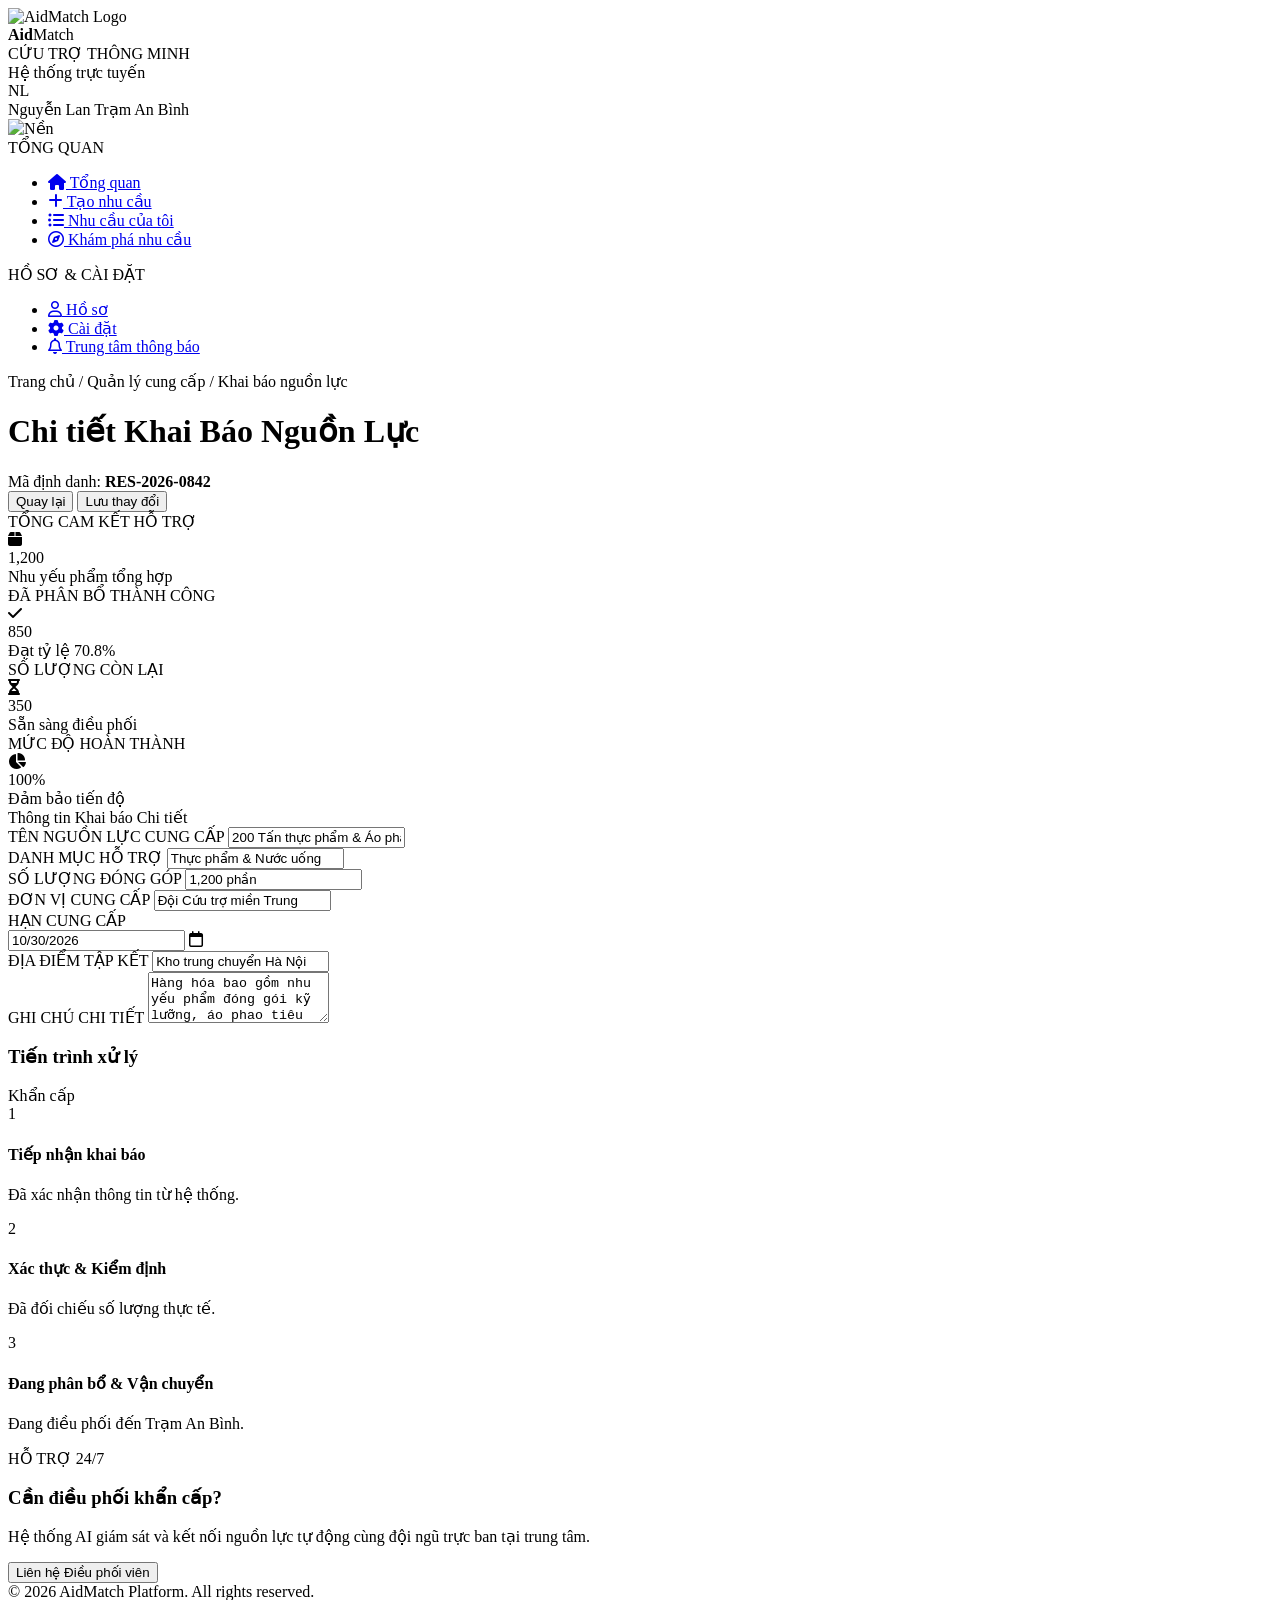
==== index.html @ c9d5fa8c "Add files via upload" ====
<!DOCTYPE html>
<html lang="vi">
<head>
    <meta charset="UTF-8">
    <meta name="viewport" content="width=device-width, initial-scale=1.0">
    <title>Chi tiết Khai Báo Nguồn Lực - AidMatch</title>
    <link rel="stylesheet" href="btlcss.css">
    <!-- Thêm Font Awesome để dùng icon -->
    <link rel="stylesheet" href="https://cdnjs.cloudflare.com/ajax/libs/font-awesome/6.4.0/css/all.min.css">
    <!-- Font Google -->
    <link rel="preconnect" href="https://fonts.googleapis.com">
    <link rel="preconnect" href="https://fonts.gstatic.com" crossorigin>
    <link href="https://fonts.googleapis.com/css2?family=Inter:wght@400;500;600;700&display=swap" rel="stylesheet">
</head>
<body>
    
    <!-- Thanh điều hướng trên cùng -->

    <header class="top-nav">
        <div class="logo">
            <img src="div.w-10 (1).png" alt="AidMatch Logo" class="logo-img">
            <div>
                <div class="logo-text"><strong>Aid</strong>Match</div>
                <div class="logo-subtext">CỨU TRỢ THÔNG MINH</div>
            </div>
        </div>
        <div class="user-actions">
            <span class="system-status"><span class="status-dot"></span> Hệ thống trực tuyến</span>
            <div class="user-profile">
                <div class="avatar">NL</div>
                <div class="user-info">
                    <span class="user-name">Nguyễn Lan</span>
                    <span class="user-role">Trạm An Bình</span>
                </div>
            </div>
        </div>
    </header>

    <!-- Nội dung chính -->
    <div class="main-container">
            <img src="nen.jpg" class="bg-image" alt="Nền">

        <!-- Sidebar bên trái -->
        <aside class="sidebar">
            <div class="menu-section">
                <div class="menu-title">TỔNG QUAN</div>
                <ul class="menu-list">
                    <li><a href="#"><i class="fa-solid fa-house"></i> Tổng quan</a></li>
                    <li><a href="#"><i class="fa-solid fa-plus"></i> Tạo nhu cầu</a></li>
                    <li class="active"><a href="#"><i class="fa-solid fa-list-ul"></i> Nhu cầu của tôi</a></li>
                    <li><a href="#"><i class="fa-regular fa-compass"></i> Khám phá nhu cầu</a></li>
                </ul>
            </div>
            
            <div class="menu-section">
                <div class="menu-title">HỒ SƠ & CÀI ĐẶT</div>
                <ul class="menu-list">
                    <li><a href="#"><i class="fa-regular fa-user"></i> Hồ sơ</a></li>
                    <li><a href="#"><i class="fa-solid fa-gear"></i> Cài đặt</a></li>
                    <li><a href="#"><i class="fa-regular fa-bell"></i> Trung tâm thông báo</a></li>
                </ul>
            </div>
        </aside>

        <!-- Phần nội dung bên phải -->
        <main class="content-area">
            
            <!-- Breadcrumb và Tiêu đề -->
            <div class="page-header">
                <div class="breadcrumb-and-title">
                    <div class="breadcrumb">
                        Trang chủ / Quản lý cung cấp / <span class="current">Khai báo nguồn lực</span>
                    </div>
                    <div class="title-row">
                        <div>
                            <h1>Chi tiết Khai Báo Nguồn Lực</h1>
                            <div class="id-badge">Mã định danh: <strong>RES-2026-0842</strong></div>
                        </div>
                        <div class="header-buttons">
                            <button class="btn btn-secondary">Quay lại</button>
                            <button class="btn btn-primary">Lưu thay đổi</button>
                        </div>
                    </div>
                </div>
            </div>

            <!-- Các thẻ thống kê (Cards) -->
            <div class="stats-grid">
                <div class="stat-card">
                    <div class="stat-header">
                        <span class="stat-title">TỔNG CAM KẾT HỖ TRỢ</span>
                        <div class="icon-box brown"><i class="fa-solid fa-box"></i></div>
                    </div>
                    <div class="stat-value">1,200</div>
                    <div class="stat-desc">Nhu yếu phẩm tổng hợp</div>
                </div>
                
                <div class="stat-card">
                    <div class="stat-header">
                        <span class="stat-title">ĐÃ PHÂN BỔ THÀNH CÔNG</span>
                        <div class="icon-box green"><i class="fa-solid fa-check"></i></div>
                    </div>
                    <div class="stat-value">850</div>
                    <div class="stat-desc">Đạt tỷ lệ 70.8%</div>
                </div>

                <div class="stat-card">
                    <div class="stat-header">
                        <span class="stat-title">SỐ LƯỢNG CÒN LẠI</span>
                        <div class="icon-box orange"><i class="fa-solid fa-hourglass-half"></i></div>
                    </div>
                    <div class="stat-value">350</div>
                    <div class="stat-desc">Sẵn sàng điều phối</div>
                </div>

                <div class="stat-card">
                    <div class="stat-header">
                        <span class="stat-title">MỨC ĐỘ HOÀN THÀNH</span>
                        <div class="icon-box purple"><i class="fa-solid fa-chart-pie"></i></div>
                    </div>
                    <div class="stat-value">100%</div>
                    <div class="stat-desc">Đảm bảo tiến độ</div>
                </div>
            </div>

            <!-- Khu vực form và timeline -->
            <div class="details-and-timeline">
                
                <!-- Cột trái: Form thông tin -->
                <div class="info-section card-box">
                    <div class="section-title">
                        <span class="blue-dot"></span> Thông tin Khai báo Chi tiết
                    </div>
                    
                    <form class="details-form">
                        <div class="form-row">
                            <div class="form-group">
                                <label>TÊN NGUỒN LỰC CUNG CẤP</label>
                                <input type="text" value="200 Tấn thực phẩm & Áo phao">
                            </div>
                            <div class="form-group">
                                <label>DANH MỤC HỖ TRỢ</label>
                                <input type="text" value="Thực phẩm & Nước uống">
                            </div>
                        </div>

                        <div class="form-row">
                            <div class="form-group">
                                <label>SỐ LƯỢNG ĐÓNG GÓP</label>
                                <input type="text" value="1,200 phần">
                            </div>
                            <div class="form-group">
                                <label>ĐƠN VỊ CUNG CẤP</label>
                                <input type="text" value="Đội Cứu trợ miền Trung">
                            </div>
                        </div>

                        <div class="form-row">
                            <div class="form-group">
                                <label>HẠN CUNG CẤP</label>
                                <div class="input-with-icon">
                                    <input type="text" value="10/30/2026">
                                    <i class="fa-regular fa-calendar"></i>
                                </div>
                            </div>
                            <div class="form-group">
                                <label>ĐỊA ĐIỂM TẬP KẾT</label>
                                <input type="text" value="Kho trung chuyển Hà Nội">
                            </div>
                        </div>

                        <div class="form-group full-width">
                            <label>GHI CHÚ CHI TIẾT</label>
                            <textarea rows="3">Hàng hóa bao gồm nhu yếu phẩm đóng gói kỹ lưỡng, áo phao tiêu chuẩn cứu hộ sẵn sàng vận chuyển trực tiếp đến các vùng chịu ảnh hưởng.</textarea>
                        </div>
                    </form>
                </div>

                <!-- Cột phải: Timeline và Hỗ trợ -->
                <div class="right-column">
                    
                    <!-- Tiến trình xử lý -->
                    <div class="timeline-section card-box">
                        <div class="timeline-header">
                            <h3>Tiến trình xử lý</h3>
                            <span class="badge-urgent">Khẩn cấp</span>
                        </div>
                        
                        <div class="timeline">
                            <div class="timeline-item completed">
                                <div class="timeline-marker">1</div>
                                <div class="timeline-content">
                                    <h4>Tiếp nhận khai báo</h4>
                                    <p>Đã xác nhận thông tin từ hệ thống.</p>
                                </div>
                            </div>
                            <div class="timeline-item completed">
                                <div class="timeline-marker">2</div>
                                <div class="timeline-content">
                                    <h4>Xác thực & Kiểm định</h4>
                                    <p>Đã đối chiếu số lượng thực tế.</p>
                                </div>
                            </div>
                            <div class="timeline-item active">
                                <div class="timeline-marker">3</div>
                                <div class="timeline-content">
                                    <h4>Đang phân bổ & Vận chuyển</h4>
                                    <p>Đang điều phối đến Trạm An Bình.</p>
                                </div>
                            </div>
                        </div>
                    </div>

                    <!-- Hỗ trợ khẩn cấp -->
                    <div class="support-card">
                        <div class="support-tag">HỖ TRỢ 24/7</div>
                        <h3>Cần điều phối khẩn cấp?</h3>
                        <p>Hệ thống AI giám sát và kết nối nguồn lực tự động cùng đội ngũ trực ban tại trung tâm.</p>
                        <button class="btn btn-white full-width">Liên hệ Điều phối viên</button>
                    </div>
                </div>

            </div>
        </main>
    </div>

    <!-- Footer -->
    <footer class="footer">
        <div class="copyright">© 2026 AidMatch Platform. All rights reserved.</div>
        <div class="footer-links">
            <a href="#">Chính sách bảo mật</a>
            <a href="#">Điều khoản sử dụng</a>
            <a href="#">Hỗ trợ kỹ thuật</a>
        </div>
    </footer>

    <script src="script.js"></script>
</body>
</html>
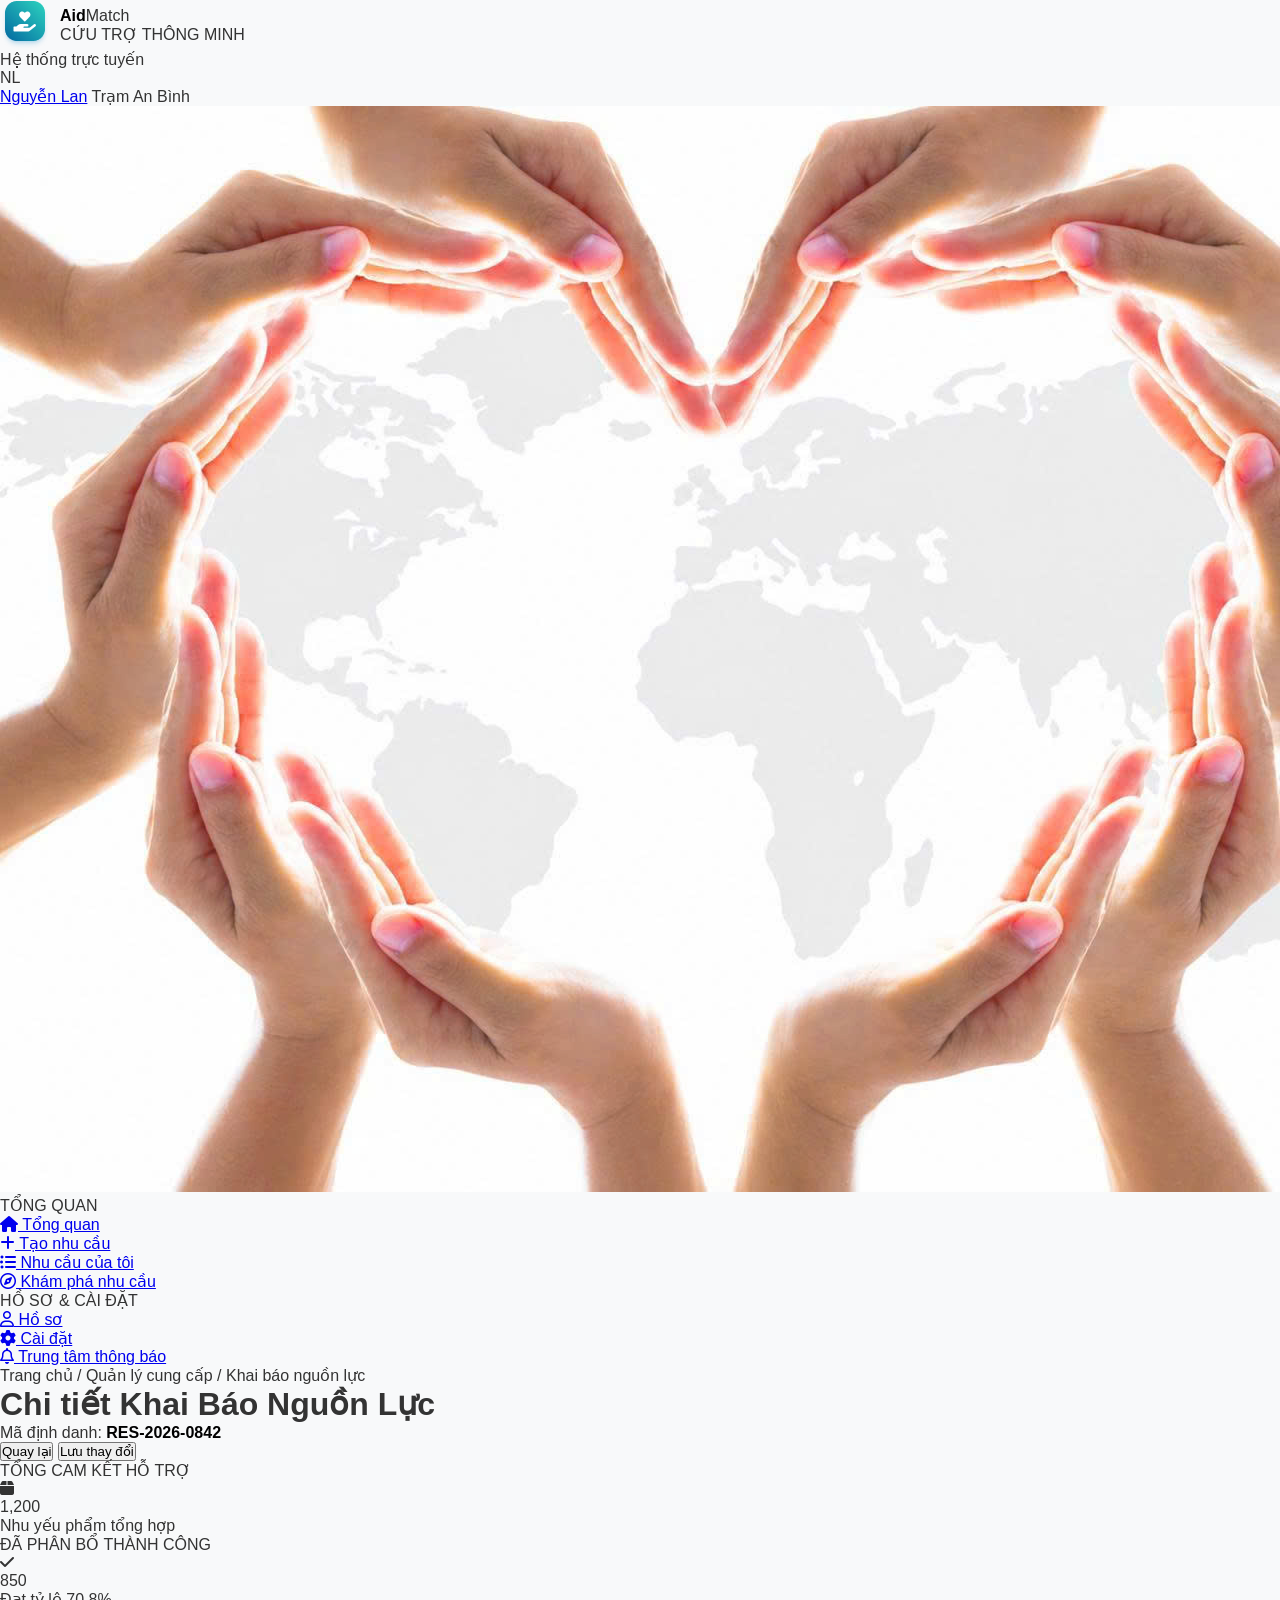
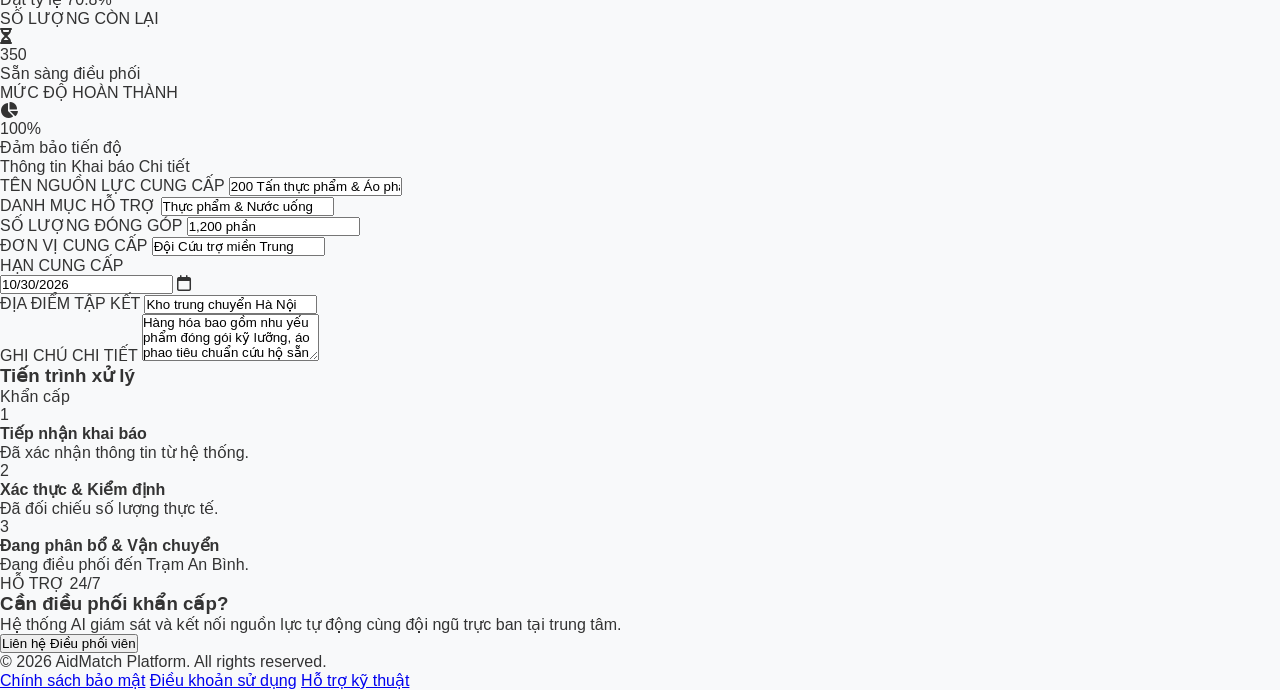
==== commit 07057ca8: "Refactor HTML structure and update stylesheets" ====
--- a/index.html
+++ b/index.html
@@ -4,7 +4,7 @@
     <meta charset="UTF-8">
     <meta name="viewport" content="width=device-width, initial-scale=1.0">
     <title>Chi tiết Khai Báo Nguồn Lực - AidMatch</title>
-    <link rel="stylesheet" href="btlcss.css">
+    <link rel="stylesheet" href="css/style.css">
     <!-- Thêm Font Awesome để dùng icon -->
     <link rel="stylesheet" href="https://cdnjs.cloudflare.com/ajax/libs/font-awesome/6.4.0/css/all.min.css">
     <!-- Font Google -->
@@ -15,46 +15,45 @@
 <body>
     
     <!-- Thanh điều hướng trên cùng -->
-
-    <header class="top-nav">
+    <header class="thanh-dieu-huong">
         <div class="logo">
-            <img src="div.w-10 (1).png" alt="AidMatch Logo" class="logo-img">
+            <img src="assets/div.w-10 (1).png" alt="AidMatch Logo" class="anh-logo">
             <div>
-                <div class="logo-text"><strong>Aid</strong>Match</div>
-                <div class="logo-subtext">CỨU TRỢ THÔNG MINH</div>
+                <div class="chu-logo"><strong>Aid</strong>Match</div>
+                <div class="chu-phu-logo">CỨU TRỢ THÔNG MINH</div>
             </div>
         </div>
-        <div class="user-actions">
-            <span class="system-status"><span class="status-dot"></span> Hệ thống trực tuyến</span>
-            <div class="user-profile">
-                <div class="avatar">NL</div>
-                <div class="user-info">
-                    <span class="user-name">Nguyễn Lan</span>
-                    <span class="user-role">Trạm An Bình</span>
+        <div class="thao-tac-nguoi-dung">
+            <span class="trang-thai-he-thong"><span class="cham-trang-thai"></span> Hệ thống trực tuyến</span>
+            <div class="ho-so-nguoi-dung">
+                <div class="anh-dai-dien">NL</div>
+                <div class="thong-tin-nguoi-dung">
+                    <a href="#" class="ten-nguoi-dung">Nguyễn Lan</a>
+                    <span class="vai-tro-nguoi-dung">Trạm An Bình</span>
                 </div>
             </div>
         </div>
     </header>
 
     <!-- Nội dung chính -->
-    <div class="main-container">
-            <img src="nen.jpg" class="bg-image" alt="Nền">
+    <div class="khung-chinh">
+        <img src="assets/nen.jpg" class="anh-nen" alt="Nền">
 
         <!-- Sidebar bên trái -->
-        <aside class="sidebar">
-            <div class="menu-section">
-                <div class="menu-title">TỔNG QUAN</div>
-                <ul class="menu-list">
+        <aside class="thanh-ben">
+            <div class="phan-menu">
+                <div class="tieu-de-menu">TỔNG QUAN</div>
+                <ul class="danh-sach-menu">
                     <li><a href="#"><i class="fa-solid fa-house"></i> Tổng quan</a></li>
                     <li><a href="#"><i class="fa-solid fa-plus"></i> Tạo nhu cầu</a></li>
-                    <li class="active"><a href="#"><i class="fa-solid fa-list-ul"></i> Nhu cầu của tôi</a></li>
+                    <li class="dang-chon"><a href="#"><i class="fa-solid fa-list-ul"></i> Nhu cầu của tôi</a></li>
                     <li><a href="#"><i class="fa-regular fa-compass"></i> Khám phá nhu cầu</a></li>
                 </ul>
             </div>
             
-            <div class="menu-section">
-                <div class="menu-title">HỒ SƠ & CÀI ĐẶT</div>
-                <ul class="menu-list">
+            <div class="phan-menu">
+                <div class="tieu-de-menu">HỒ SƠ & CÀI ĐẶT</div>
+                <ul class="danh-sach-menu">
                     <li><a href="#"><i class="fa-regular fa-user"></i> Hồ sơ</a></li>
                     <li><a href="#"><i class="fa-solid fa-gear"></i> Cài đặt</a></li>
                     <li><a href="#"><i class="fa-regular fa-bell"></i> Trung tâm thông báo</a></li>
@@ -63,113 +62,113 @@
         </aside>
 
         <!-- Phần nội dung bên phải -->
-        <main class="content-area">
+        <main class="vung-noi-dung">
             
             <!-- Breadcrumb và Tiêu đề -->
-            <div class="page-header">
-                <div class="breadcrumb-and-title">
-                    <div class="breadcrumb">
-                        Trang chủ / Quản lý cung cấp / <span class="current">Khai báo nguồn lực</span>
-                    </div>
-                    <div class="title-row">
+            <div class="phan-dau-trang">
+                <div class="duong-dan-va-tieu-de">
+                    <div class="duong-dan">
+                        Trang chủ / Quản lý cung cấp / <span class="hien-tai">Khai báo nguồn lực</span>
+                    </div>
+                    <div class="hang-tieu-de">
                         <div>
                             <h1>Chi tiết Khai Báo Nguồn Lực</h1>
-                            <div class="id-badge">Mã định danh: <strong>RES-2026-0842</strong></div>
-                        </div>
-                        <div class="header-buttons">
-                            <button class="btn btn-secondary">Quay lại</button>
-                            <button class="btn btn-primary">Lưu thay đổi</button>
+                            <div class="nhan-id">Mã định danh: <strong>RES-2026-0842</strong></div>
+                        </div>
+                        <div class="nhom-nut-dau-trang">
+                            <button class="nut nut-phu">Quay lại</button>
+                            <button class="nut nut-chinh">Lưu thay đổi</button>
                         </div>
                     </div>
                 </div>
             </div>
 
             <!-- Các thẻ thống kê (Cards) -->
-            <div class="stats-grid">
-                <div class="stat-card">
-                    <div class="stat-header">
-                        <span class="stat-title">TỔNG CAM KẾT HỖ TRỢ</span>
-                        <div class="icon-box brown"><i class="fa-solid fa-box"></i></div>
-                    </div>
-                    <div class="stat-value">1,200</div>
-                    <div class="stat-desc">Nhu yếu phẩm tổng hợp</div>
+            <div class="luoi-thong-ke">
+                <div class="the-thong-ke">
+                    <div class="phan-dau-thong-ke">
+                        <span class="tieu-de-thong-ke">TỔNG CAM KẾT HỖ TRỢ</span>
+                        <div class="hop-icon mau-nau"><i class="fa-solid fa-box"></i></div>
+                    </div>
+                    <div class="gia-tri-thong-ke">1,200</div>
+                    <div class="mo-ta-thong-ke1">Nhu yếu phẩm tổng hợp</div>
                 </div>
                 
-                <div class="stat-card">
-                    <div class="stat-header">
-                        <span class="stat-title">ĐÃ PHÂN BỔ THÀNH CÔNG</span>
-                        <div class="icon-box green"><i class="fa-solid fa-check"></i></div>
-                    </div>
-                    <div class="stat-value">850</div>
-                    <div class="stat-desc">Đạt tỷ lệ 70.8%</div>
-                </div>
-
-                <div class="stat-card">
-                    <div class="stat-header">
-                        <span class="stat-title">SỐ LƯỢNG CÒN LẠI</span>
-                        <div class="icon-box orange"><i class="fa-solid fa-hourglass-half"></i></div>
-                    </div>
-                    <div class="stat-value">350</div>
-                    <div class="stat-desc">Sẵn sàng điều phối</div>
-                </div>
-
-                <div class="stat-card">
-                    <div class="stat-header">
-                        <span class="stat-title">MỨC ĐỘ HOÀN THÀNH</span>
-                        <div class="icon-box purple"><i class="fa-solid fa-chart-pie"></i></div>
-                    </div>
-                    <div class="stat-value">100%</div>
-                    <div class="stat-desc">Đảm bảo tiến độ</div>
+                <div class="the-thong-ke">
+                    <div class="phan-dau-thong-ke">
+                        <span class="tieu-de-thong-ke">ĐÃ PHÂN BỔ THÀNH CÔNG</span>
+                        <div class="hop-icon mau-xanh-la"><i class="fa-solid fa-check"></i></div>
+                    </div>
+                    <div class="gia-tri-thong-ke">850</div>
+                    <div class="mo-ta-thong-ke2">Đạt tỷ lệ 70.8%</div>
+                </div>
+
+                <div class="the-thong-ke">
+                    <div class="phan-dau-thong-ke">
+                        <span class="tieu-de-thong-ke">SỐ LƯỢNG CÒN LẠI</span>
+                        <div class="hop-icon mau-cam"><i class="fa-solid fa-hourglass-half"></i></div>
+                    </div>
+                    <div class="gia-tri-thong-ke">350</div>
+                    <div class="mo-ta-thong-ke3">Sẵn sàng điều phối</div>
+                </div>
+
+                <div class="the-thong-ke">
+                    <div class="phan-dau-thong-ke">
+                        <span class="tieu-de-thong-ke">MỨC ĐỘ HOÀN THÀNH</span>
+                        <div class="hop-icon mau-tim"><i class="fa-solid fa-chart-pie"></i></div>
+                    </div>
+                    <div class="gia-tri-thong-ke">100%</div>
+                    <div class="mo-ta-thong-ke4">Đảm bảo tiến độ</div>
                 </div>
             </div>
 
             <!-- Khu vực form và timeline -->
-            <div class="details-and-timeline">
+            <div class="chi-tiet-va-tien-trinh">
                 
                 <!-- Cột trái: Form thông tin -->
-                <div class="info-section card-box">
-                    <div class="section-title">
-                        <span class="blue-dot"></span> Thông tin Khai báo Chi tiết
+                <div class="phan-thong-tin hop-the">
+                    <div class="tieu-de-phan">
+                        <span class="cham-xanh"></span> Thông tin Khai báo Chi tiết
                     </div>
                     
-                    <form class="details-form">
-                        <div class="form-row">
-                            <div class="form-group">
+                    <form class="bieu-mau-chi-tiet">
+                        <div class="hang-bieu-mau">
+                            <div class="nhom-bieu-mau">
                                 <label>TÊN NGUỒN LỰC CUNG CẤP</label>
                                 <input type="text" value="200 Tấn thực phẩm & Áo phao">
                             </div>
-                            <div class="form-group">
+                            <div class="nhom-bieu-mau">
                                 <label>DANH MỤC HỖ TRỢ</label>
                                 <input type="text" value="Thực phẩm & Nước uống">
                             </div>
                         </div>
 
-                        <div class="form-row">
-                            <div class="form-group">
+                        <div class="hang-bieu-mau">
+                            <div class="nhom-bieu-mau">
                                 <label>SỐ LƯỢNG ĐÓNG GÓP</label>
                                 <input type="text" value="1,200 phần">
                             </div>
-                            <div class="form-group">
+                            <div class="nhom-bieu-mau">
                                 <label>ĐƠN VỊ CUNG CẤP</label>
                                 <input type="text" value="Đội Cứu trợ miền Trung">
                             </div>
                         </div>
 
-                        <div class="form-row">
-                            <div class="form-group">
+                        <div class="hang-bieu-mau">
+                            <div class="nhom-bieu-mau">
                                 <label>HẠN CUNG CẤP</label>
-                                <div class="input-with-icon">
+                                <div class="nhap-kem-icon">
                                     <input type="text" value="10/30/2026">
                                     <i class="fa-regular fa-calendar"></i>
                                 </div>
                             </div>
-                            <div class="form-group">
+                            <div class="nhom-bieu-mau">
                                 <label>ĐỊA ĐIỂM TẬP KẾT</label>
                                 <input type="text" value="Kho trung chuyển Hà Nội">
                             </div>
                         </div>
 
-                        <div class="form-group full-width">
+                        <div class="nhom-bieu-mau rong-toan-bo">
                             <label>GHI CHÚ CHI TIẾT</label>
                             <textarea rows="3">Hàng hóa bao gồm nhu yếu phẩm đóng gói kỹ lưỡng, áo phao tiêu chuẩn cứu hộ sẵn sàng vận chuyển trực tiếp đến các vùng chịu ảnh hưởng.</textarea>
                         </div>
@@ -177,33 +176,33 @@
                 </div>
 
                 <!-- Cột phải: Timeline và Hỗ trợ -->
-                <div class="right-column">
+                <div class="cot-phai">
                     
                     <!-- Tiến trình xử lý -->
-                    <div class="timeline-section card-box">
-                        <div class="timeline-header">
+                    <div class="phan-tien-trinh hop-the">
+                        <div class="phan-dau-tien-trinh">
                             <h3>Tiến trình xử lý</h3>
-                            <span class="badge-urgent">Khẩn cấp</span>
+                            <span class="nhan-khan-cap">Khẩn cấp</span>
                         </div>
                         
-                        <div class="timeline">
-                            <div class="timeline-item completed">
-                                <div class="timeline-marker">1</div>
-                                <div class="timeline-content">
+                        <div class="tien-trinh">
+                            <div class="muc-tien-trinh hoan-thanh">
+                                <div class="danh-dau-tien-trinh">1</div>
+                                <div class="noi-dung-tien-trinh">
                                     <h4>Tiếp nhận khai báo</h4>
                                     <p>Đã xác nhận thông tin từ hệ thống.</p>
                                 </div>
                             </div>
-                            <div class="timeline-item completed">
-                                <div class="timeline-marker">2</div>
-                                <div class="timeline-content">
+                            <div class="muc-tien-trinh hoan-thanh">
+                                <div class="danh-dau-tien-trinh">2</div>
+                                <div class="noi-dung-tien-trinh">
                                     <h4>Xác thực & Kiểm định</h4>
                                     <p>Đã đối chiếu số lượng thực tế.</p>
                                 </div>
                             </div>
-                            <div class="timeline-item active">
-                                <div class="timeline-marker">3</div>
-                                <div class="timeline-content">
+                            <div class="muc-tien-trinh dang-chon">
+                                <div class="danh-dau-tien-trinh">3</div>
+                                <div class="noi-dung-tien-trinh">
                                     <h4>Đang phân bổ & Vận chuyển</h4>
                                     <p>Đang điều phối đến Trạm An Bình.</p>
                                 </div>
@@ -212,11 +211,11 @@
                     </div>
 
                     <!-- Hỗ trợ khẩn cấp -->
-                    <div class="support-card">
-                        <div class="support-tag">HỖ TRỢ 24/7</div>
+                    <div class="the-ho-tro">
+                        <div class="nhan-ho-tro">HỖ TRỢ 24/7</div>
                         <h3>Cần điều phối khẩn cấp?</h3>
                         <p>Hệ thống AI giám sát và kết nối nguồn lực tự động cùng đội ngũ trực ban tại trung tâm.</p>
-                        <button class="btn btn-white full-width">Liên hệ Điều phối viên</button>
+                        <button class="nut nut-trang rong-toan-bo">Liên hệ Điều phối viên</button>
                     </div>
                 </div>
 
@@ -225,15 +224,15 @@
     </div>
 
     <!-- Footer -->
-    <footer class="footer">
-        <div class="copyright">© 2026 AidMatch Platform. All rights reserved.</div>
-        <div class="footer-links">
+    <footer class="chan-trang">
+        <div class="ban-quyen">© 2026 AidMatch Platform. All rights reserved.</div>
+        <div class="lien-ket-chan-trang">
             <a href="#">Chính sách bảo mật</a>
             <a href="#">Điều khoản sử dụng</a>
             <a href="#">Hỗ trợ kỹ thuật</a>
         </div>
     </footer>
 
-    <script src="script.js"></script>
+    <script src="js/main.js"></script>
 </body>
-</html>+</html>
--- a/css/style.css
+++ b/css/style.css
@@ -0,0 +1,615 @@
+/* Khởi tạo cơ bản */
+:root {
+    --primary-color: #0d6efd;
+    --primary-hover: #0b5ed7;
+    --text-main: #333;
+    --text-muted: #6c757d;
+    --bg-light: #f8f9fa;
+    --bg-card: #ffffff;
+    --border-color: #e9ecef;
+    --sidebar-width: 250px;
+    --danger: #dc3545;
+    --warning: #ffc107;
+    --success: #198754;
+}
+
+* {
+    margin: 0;
+    padding: 0;
+    box-sizing: border-box;
+    font-family: 'Inter', sans-serif;
+}
+
+body {
+    background-color: var(--bg-light);
+    color: var(--text-main);
+    display: flex;
+    flex-direction: column;
+    min-height: 100vh;
+
+}
+.bg-image {
+    position: fixed;
+    inset: 0;
+    width: 100%;
+    height: 100%;
+    object-fit: cover;
+    opacity: 0.3; /* Giảm độ đậm, làm ảnh cực nhạt và trong suốt */
+    z-index: -1;   /* Đẩy xuống dưới cùng */
+}
+/* Header */
+.top-nav {
+    background-color: var(--bg-card);
+    height: 70px;
+    display: flex;
+    justify-content: space-between;
+    align-items: center;
+    padding: 0 30px;
+    box-shadow: 0 1px 3px rgba(0,0,0,0.05);
+    position: sticky;
+    top: 0;
+    z-index: 100;
+}
+
+.logo {
+    display: flex;
+    align-items: center;
+    gap: 10px;
+}
+
+.logo-img {
+    margin-top:10px;
+    object-fit: contain;
+}
+
+.logo-icon {
+    font-size: 28px;
+    color: #00bcd4;
+}
+
+.logo-text {
+    font-size: 20px;
+    font-weight: 700;
+    color: #1a237e;
+    line-height: 1.2;
+}
+
+.logo-subtext {
+    font-size: 10px;
+    color: var(--text-muted);
+    letter-spacing: 1px;
+}
+
+.user-actions {
+    display: flex;
+    align-items: center;
+    gap: 20px;
+}
+
+.system-status {
+    font-size: 13px;
+    color: var(--primary-color);
+    background-color: #e7f1ff;
+    padding: 6px 12px;
+    border-radius: 20px;
+    display: flex;
+    align-items: center;
+    gap: 6px;
+    font-weight: 500;
+    
+}
+
+.status-dot {
+    width: 6px;
+    height: 6px;
+    background-color: var(--primary-color);
+    border-radius: 50%;
+}
+
+.user-profile {
+    display: flex;
+    align-items: center;
+    gap: 10px;
+    border-left:1px solid var(--text-muted);
+    padding:0 0 0 20px;
+}
+
+.avatar {
+
+    width: 36px;
+    height: 36px;
+     background: linear-gradient(to top right, #02c75e, #46e0e5);
+    color: white;
+    border-radius: 30%;
+    display: flex;
+    justify-content: center;
+    align-items: center;
+    font-weight: bold;
+    font-size: 14px;
+}
+
+.user-info {
+    display: flex;
+    flex-direction: column;
+}
+
+.user-name {
+    font-size: 14px;
+    font-weight: 600;
+}
+
+.user-role {
+    font-size: 12px;
+    color: var(--text-muted);
+}
+
+/* Layout Chính */
+.main-container {
+    display: flex;
+    flex: 1;
+    max-width: 1400px;
+    margin: 0 auto;
+    width: 100%;
+    padding: 20px 30px;
+    gap: 30px;
+}
+
+/* Sidebar */
+.sidebar {
+    width: var(--sidebar-width);
+    background-color: var(--bg-card);
+    border-radius: 12px;
+    padding: 20px 0;
+    height: fit-content;
+    box-shadow: 0 4px 12px rgba(0,0,0,0.03);
+}
+
+.menu-section {
+    margin-bottom: 25px;
+}
+
+.menu-title {
+    font-size: 11px;
+    color: #adb5bd;
+    font-weight: 600;
+    padding: 0 20px;
+    margin-bottom: 10px;
+    letter-spacing: 0.5px;
+}
+
+.menu-list {
+    list-style: none;
+}
+
+.menu-list li a {
+    display: flex;
+    align-items: center;
+    gap: 12px;
+    padding: 12px 20px;
+    color: #495057;
+    text-decoration: none;
+    font-size: 14px;
+    font-weight: 500;
+    transition: all 0.2s;
+}
+
+.menu-list li a:hover {
+    background-color: #f8f9fa;
+    color: var(--primary-color);
+}
+
+.menu-list li.active a {
+    background-color: #e7f1ff;
+    color: var(--primary-color);
+    border-right: 3px solid var(--primary-color);
+}
+
+.menu-list li a i {
+    width: 20px;
+    text-align: center;
+    font-size: 16px;
+    color: #adb5bd;
+}
+
+.menu-list li.active a i, .menu-list li a:hover i {
+    color: var(--primary-color);
+}
+
+/* Content Area */
+.content-area {
+    flex: 1;
+    display: flex;
+    flex-direction: column;
+    gap: 20px;
+}
+
+/* Header Page */
+.breadcrumb-and-title {
+    margin-bottom: 20px;
+}
+
+.breadcrumb {
+    font-size: 13px;
+    color: var(--text-muted);
+    margin-bottom: 10px;
+}
+
+.breadcrumb .current {
+    color: var(--primary-color);
+    font-weight: 500;
+}
+
+.title-row {
+    display: flex;
+    justify-content: space-between;
+    align-items: center;
+}
+
+.title-row h1 {
+    font-size: 24px;
+    font-weight: 700;
+    margin-bottom: 5px;
+}
+
+.id-badge {
+    font-size: 13px;
+    color: var(--text-muted);
+    background-color: #f1f3f5;
+    padding: 4px 10px;
+    border-radius: 15px;
+    display: inline-block;
+}
+
+.header-buttons {
+    display: flex;
+    gap: 10px;
+}
+
+.btn {
+    padding: 10px 20px;
+    border-radius: 8px;
+    font-size: 14px;
+    font-weight: 500;
+    cursor: pointer;
+    border: none;
+    transition: 0.2s;
+}
+
+.btn-primary {
+    background-color: var(--primary-color);
+    color: white;
+}
+
+.btn-primary:hover {
+    background-color: var(--primary-hover);
+}
+
+.btn-secondary {
+    background-color: white;
+    color: var(--text-main);
+    border: 1px solid var(--border-color);
+}
+
+.btn-secondary:hover {
+    background-color: #f8f9fa;
+}
+
+.btn-white {
+    background-color: white;
+    color: #0d234a;
+    font-weight: 600;
+}
+
+.full-width {
+    width: 100%;
+}
+
+/* Stats Grid */
+.stats-grid {
+    display: grid;
+    grid-template-columns: repeat(4, 1fr);
+    gap: 20px;
+}
+
+.stat-card {
+    background-color: var(--bg-card);
+    padding: 20px;
+    border-radius: 12px;
+    box-shadow: 0 4px 12px rgba(0,0,0,0.03);
+}
+
+.stat-header {
+    display: flex;
+    justify-content: space-between;
+    align-items: center;
+    margin-bottom: 15px;
+}
+
+.stat-title {
+    font-size: 11px;
+    color: var(--text-muted);
+    font-weight: 600;
+    text-transform: uppercase;
+}
+
+.icon-box {
+    width: 32px;
+    height: 32px;
+    border-radius: 8px;
+    display: flex;
+    align-items: center;
+    justify-content: center;
+    font-size: 14px;
+}
+
+.icon-box.brown { background-color: #f6efe9; color: #8d6e63; }
+.icon-box.green { background-color: #e8f5e9; color: #4caf50; }
+.icon-box.orange { background-color: #fff3e0; color: #ff9800; }
+.icon-box.purple { background-color: #f3e5f5; color: #9c27b0; }
+
+.stat-value {
+    font-size: 28px;
+    font-weight: 700;
+    margin-bottom: 5px;
+}
+
+.stat-desc1 {
+    font-size: 13px;
+    color: var(--text-muted);
+}
+
+/* Layout Chi tiết và Timeline */
+.details-and-timeline {
+    display: grid;
+    grid-template-columns: 2fr 1fr;
+    gap: 20px;
+    margin-bottom: 40px;
+}
+
+.card-box {
+    background-color: var(--bg-card);
+    border-radius: 12px;
+    padding: 25px;
+    box-shadow: 0 4px 12px rgba(0,0,0,0.03);
+}
+
+.section-title {
+    font-size: 16px;
+    font-weight: 600;
+    margin-bottom: 25px;
+    display: flex;
+    align-items: center;
+    gap: 10px;
+}
+
+.blue-dot {
+    width: 8px;
+    height: 8px;
+    background-color: var(--primary-color);
+    border-radius: 50%;
+}
+
+/* Form Styles */
+.details-form {
+    display: flex;
+    flex-direction: column;
+    gap: 20px;
+}
+
+.form-row {
+    display: grid;
+    grid-template-columns: 1fr 1fr;
+    gap: 20px;
+}
+
+.form-group label {
+    display: block;
+    font-size: 12px;
+    color: var(--text-muted);
+    margin-bottom: 8px;
+    font-weight: 600;
+}
+
+.form-group input, .form-group textarea {
+    width: 100%;
+    padding: 12px 15px;
+    border: 1px solid var(--border-color);
+    border-radius: 8px;
+    font-size: 14px;
+    color: var(--text-main);
+    background-color: #f8f9fa;
+    outline: none;
+    transition: border-color 0.2s;
+}
+
+.form-group input:focus, .form-group textarea:focus {
+    border-color: var(--primary-color);
+    background-color: white;
+}
+
+.input-with-icon {
+    position: relative;
+}
+
+.input-with-icon i {
+    position: absolute;
+    right: 15px;
+    top: 50%;
+    transform: translateY(-50%);
+    color: var(--text-muted);
+}
+
+/* Timeline Column */
+.right-column {
+    display: flex;
+    flex-direction: column;
+    gap: 20px;
+}
+
+.timeline-header {
+    display: flex;
+    justify-content: space-between;
+    align-items: center;
+    margin-bottom: 25px;
+}
+
+.timeline-header h3 {
+    font-size: 16px;
+}
+
+.badge-urgent {
+    background-color: #fff3cd;
+    color: #856404;
+    font-size: 12px;
+    padding: 4px 10px;
+    border-radius: 12px;
+    font-weight: 600;
+}
+
+.timeline {
+    position: relative;
+    padding-left: 15px;
+}
+
+/* Đường dọc timeline */
+.timeline::before {
+    content: '';
+    position: absolute;
+    top: 0;
+    bottom: 0;
+    left: 29px; /* Canh giữa số */
+    width: 2px;
+    background-color: #e9ecef;
+    z-index: 1;
+}
+
+.timeline-item {
+    display: flex;
+    gap: 15px;
+    margin-bottom: 30px;
+    position: relative;
+    z-index: 2;
+}
+
+.timeline-item:last-child {
+    margin-bottom: 0;
+}
+
+.timeline-marker {
+    width: 30px;
+    height: 30px;
+    border-radius: 50%;
+    display: flex;
+    justify-content: center;
+    align-items: center;
+    font-size: 13px;
+    font-weight: 600;
+    background-color: white;
+    border: 2px solid #e9ecef;
+    color: var(--text-muted);
+    flex-shrink: 0;
+}
+
+.timeline-item.completed .timeline-marker {
+    background-color: var(--primary-color);
+    border-color: var(--primary-color);
+    color: white;
+}
+
+.timeline-item.active .timeline-marker {
+    background-color: #ff9800;
+    border-color: #ff9800;
+    color: white;
+}
+
+.timeline-content h4 {
+    font-size: 14px;
+    margin-bottom: 4px;
+    color: var(--text-main);
+}
+
+.timeline-item.active .timeline-content h4 {
+    color: #ff9800;
+}
+
+.timeline-content p {
+    font-size: 13px;
+    color: var(--text-muted);
+}
+
+/* Support Card */
+.support-card {
+    background: linear-gradient(135deg, #111827 0%, #1e3a8a 100%);
+    border-radius: 12px;
+    padding: 25px;
+    color: white;
+}
+
+.support-tag {
+    font-size: 11px;
+    color: rgba(255,255,255,0.7);
+    margin-bottom: 10px;
+}
+
+.support-card h3 {
+    font-size: 18px;
+    margin-bottom: 10px;
+}
+
+.support-card p {
+    font-size: 13px;
+    color: rgba(255,255,255,0.8);
+    margin-bottom: 20px;
+    line-height: 1.5;
+}
+
+/* Footer */
+.footer {
+    background-color: #111827;
+    color: #9ca3af;
+    padding: 20px 40px;
+    display: flex;
+    justify-content: space-between;
+    align-items: center;
+    font-size: 13px;
+    margin-top: auto;
+}
+
+.footer-links {
+    display: flex;
+    gap: 20px;
+}
+
+.footer-links a {
+    color: #9ca3af;
+    text-decoration: none;
+}
+
+.footer-links a:hover {
+    color: white;
+}
+
+strong{
+    color:black;
+}
+/* Responsive cơ bản */
+@media (max-width: 1024px) {
+    .stats-grid {
+        grid-template-columns: repeat(2, 1fr);
+    }
+    .details-and-timeline {
+        grid-template-columns: 1fr;
+    }
+}
+
+@media (max-width: 768px) {
+    .main-container {
+        flex-direction: column;
+    }
+    .sidebar {
+        width: 100%;
+    }
+    .form-row {
+        grid-template-columns: 1fr;
+    }
+}
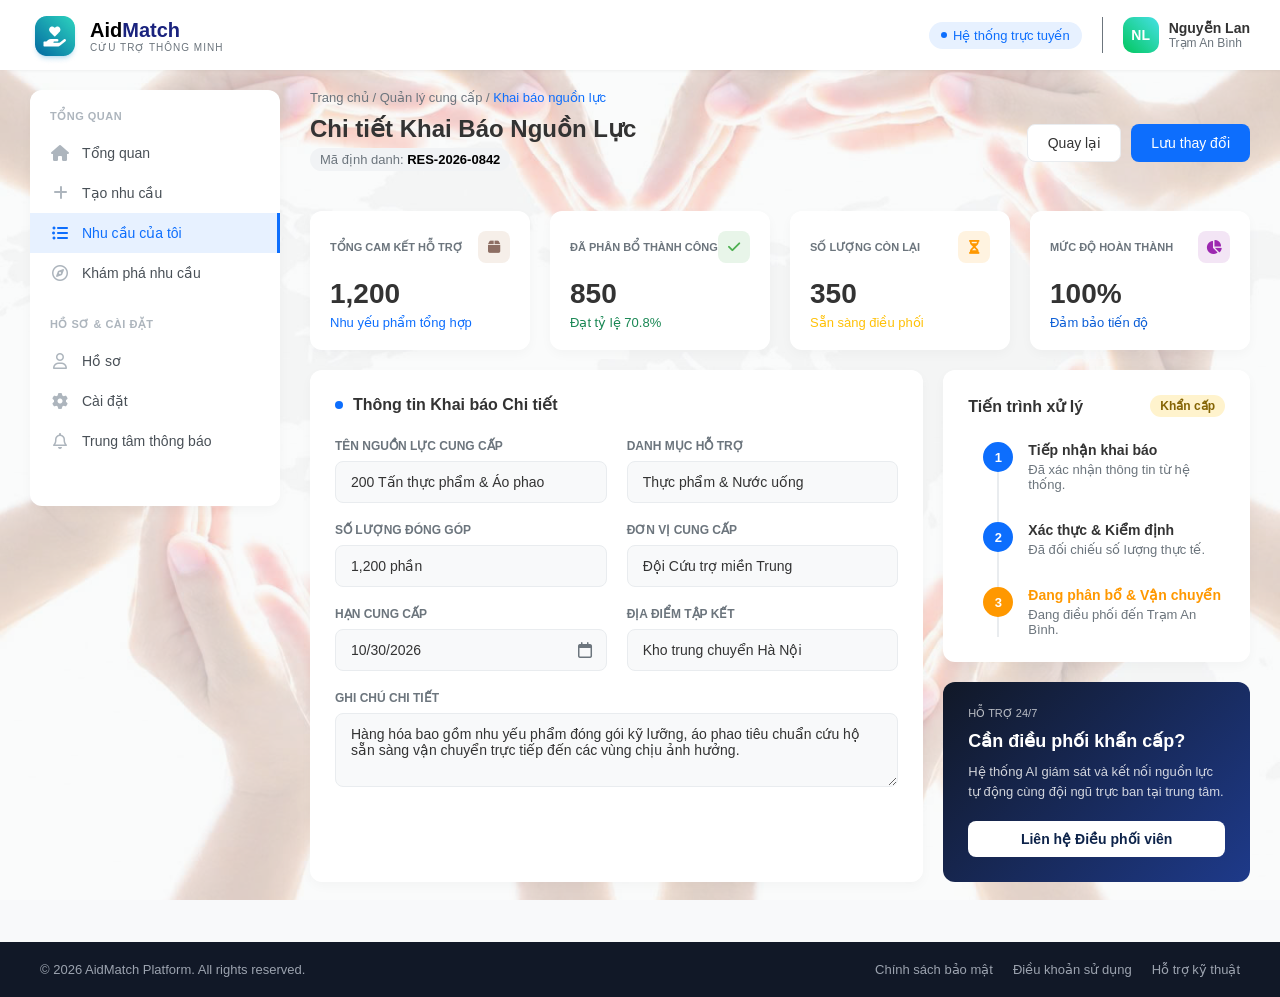
==== commit 5c960e17: "Add files via upload" ====
--- a/index.html
+++ b/index.html
@@ -235,4 +235,4 @@
 
     <script src="js/main.js"></script>
 </body>
-</html>
+</html>
--- a/css/style.css
+++ b/css/style.css
@@ -21,14 +21,15 @@
 }
 
 body {
+    margin:0;
     background-color: var(--bg-light);
     color: var(--text-main);
     display: flex;
     flex-direction: column;
     min-height: 100vh;
-
-}
-.bg-image {
+}
+
+.anh-nen {
     position: fixed;
     inset: 0;
     width: 100%;
@@ -37,8 +38,9 @@
     opacity: 0.3; /* Giảm độ đậm, làm ảnh cực nhạt và trong suốt */
     z-index: -1;   /* Đẩy xuống dưới cùng */
 }
+
 /* Header */
-.top-nav {
+.thanh-dieu-huong {
     background-color: var(--bg-card);
     height: 70px;
     display: flex;
@@ -57,36 +59,31 @@
     gap: 10px;
 }
 
-.logo-img {
-    margin-top:10px;
+.anh-logo {
+    margin-top: 10px;
     object-fit: contain;
 }
 
-.logo-icon {
-    font-size: 28px;
-    color: #00bcd4;
-}
-
-.logo-text {
+.chu-logo {
     font-size: 20px;
     font-weight: 700;
     color: #1a237e;
     line-height: 1.2;
 }
 
-.logo-subtext {
+.chu-phu-logo {
     font-size: 10px;
     color: var(--text-muted);
     letter-spacing: 1px;
 }
 
-.user-actions {
-    display: flex;
-    align-items: center;
-    gap: 20px;
-}
-
-.system-status {
+.thao-tac-nguoi-dung {
+    display: flex;
+    align-items: center;
+    gap: 20px;
+}
+
+.trang-thai-he-thong {
     font-size: 13px;
     color: var(--primary-color);
     background-color: #e7f1ff;
@@ -96,29 +93,27 @@
     align-items: center;
     gap: 6px;
     font-weight: 500;
-    
-}
-
-.status-dot {
+}
+
+.cham-trang-thai {
     width: 6px;
     height: 6px;
     background-color: var(--primary-color);
     border-radius: 50%;
 }
 
-.user-profile {
+.ho-so-nguoi-dung {
     display: flex;
     align-items: center;
     gap: 10px;
-    border-left:1px solid var(--text-muted);
-    padding:0 0 0 20px;
-}
-
-.avatar {
-
+    border-left: 1px solid var(--text-muted);
+    padding: 0 0 0 20px;
+}
+
+.anh-dai-dien {
     width: 36px;
     height: 36px;
-     background: linear-gradient(to top right, #02c75e, #46e0e5);
+    background: linear-gradient(to top right, #02c75e, #46e0e5);
     color: white;
     border-radius: 30%;
     display: flex;
@@ -128,23 +123,25 @@
     font-size: 14px;
 }
 
-.user-info {
+.thong-tin-nguoi-dung {
     display: flex;
     flex-direction: column;
 }
 
-.user-name {
+.ten-nguoi-dung {
     font-size: 14px;
     font-weight: 600;
-}
-
-.user-role {
+    text-decoration: none;
+    color: var(--text-main);
+}
+
+.vai-tro-nguoi-dung {
     font-size: 12px;
     color: var(--text-muted);
 }
 
 /* Layout Chính */
-.main-container {
+.khung-chinh {
     display: flex;
     flex: 1;
     max-width: 1400px;
@@ -155,7 +152,7 @@
 }
 
 /* Sidebar */
-.sidebar {
+.thanh-ben {
     width: var(--sidebar-width);
     background-color: var(--bg-card);
     border-radius: 12px;
@@ -164,11 +161,11 @@
     box-shadow: 0 4px 12px rgba(0,0,0,0.03);
 }
 
-.menu-section {
+.phan-menu {
     margin-bottom: 25px;
 }
 
-.menu-title {
+.tieu-de-menu {
     font-size: 11px;
     color: #adb5bd;
     font-weight: 600;
@@ -177,11 +174,11 @@
     letter-spacing: 0.5px;
 }
 
-.menu-list {
+.danh-sach-menu {
     list-style: none;
 }
 
-.menu-list li a {
+.danh-sach-menu li a {
     display: flex;
     align-items: center;
     gap: 12px;
@@ -193,30 +190,30 @@
     transition: all 0.2s;
 }
 
-.menu-list li a:hover {
+.danh-sach-menu li a:hover {
     background-color: #f8f9fa;
     color: var(--primary-color);
 }
 
-.menu-list li.active a {
+.danh-sach-menu li.dang-chon a {
     background-color: #e7f1ff;
     color: var(--primary-color);
     border-right: 3px solid var(--primary-color);
 }
 
-.menu-list li a i {
+.danh-sach-menu li a i {
     width: 20px;
     text-align: center;
     font-size: 16px;
     color: #adb5bd;
 }
 
-.menu-list li.active a i, .menu-list li a:hover i {
+.danh-sach-menu li.dang-chon a i, .danh-sach-menu li a:hover i {
     color: var(--primary-color);
 }
 
 /* Content Area */
-.content-area {
+.vung-noi-dung {
     flex: 1;
     display: flex;
     flex-direction: column;
@@ -224,34 +221,34 @@
 }
 
 /* Header Page */
-.breadcrumb-and-title {
+.duong-dan-va-tieu-de {
     margin-bottom: 20px;
 }
 
-.breadcrumb {
+.duong-dan {
     font-size: 13px;
     color: var(--text-muted);
     margin-bottom: 10px;
 }
 
-.breadcrumb .current {
+.duong-dan .hien-tai {
     color: var(--primary-color);
     font-weight: 500;
 }
 
-.title-row {
+.hang-tieu-de {
     display: flex;
     justify-content: space-between;
     align-items: center;
 }
 
-.title-row h1 {
+.hang-tieu-de h1 {
     font-size: 24px;
     font-weight: 700;
     margin-bottom: 5px;
 }
 
-.id-badge {
+.nhan-id {
     font-size: 13px;
     color: var(--text-muted);
     background-color: #f1f3f5;
@@ -260,12 +257,12 @@
     display: inline-block;
 }
 
-.header-buttons {
+.nhom-nut-dau-trang {
     display: flex;
     gap: 10px;
 }
 
-.btn {
+.nut {
     padding: 10px 20px;
     border-radius: 8px;
     font-size: 14px;
@@ -275,64 +272,64 @@
     transition: 0.2s;
 }
 
-.btn-primary {
+.nut-chinh {
     background-color: var(--primary-color);
     color: white;
 }
 
-.btn-primary:hover {
+.nut-chinh:hover {
     background-color: var(--primary-hover);
 }
 
-.btn-secondary {
+.nut-phu {
     background-color: white;
     color: var(--text-main);
     border: 1px solid var(--border-color);
 }
 
-.btn-secondary:hover {
+.nut-phu:hover {
     background-color: #f8f9fa;
 }
 
-.btn-white {
+.nut-trang {
     background-color: white;
     color: #0d234a;
     font-weight: 600;
 }
 
-.full-width {
+.rong-toan-bo {
     width: 100%;
 }
 
 /* Stats Grid */
-.stats-grid {
+.luoi-thong-ke {
     display: grid;
     grid-template-columns: repeat(4, 1fr);
     gap: 20px;
 }
 
-.stat-card {
+.the-thong-ke {
     background-color: var(--bg-card);
     padding: 20px;
     border-radius: 12px;
     box-shadow: 0 4px 12px rgba(0,0,0,0.03);
 }
 
-.stat-header {
+.phan-dau-thong-ke {
     display: flex;
     justify-content: space-between;
     align-items: center;
     margin-bottom: 15px;
 }
 
-.stat-title {
+.tieu-de-thong-ke {
     font-size: 11px;
     color: var(--text-muted);
     font-weight: 600;
     text-transform: uppercase;
 }
 
-.icon-box {
+.hop-icon {
     width: 32px;
     height: 32px;
     border-radius: 8px;
@@ -342,38 +339,50 @@
     font-size: 14px;
 }
 
-.icon-box.brown { background-color: #f6efe9; color: #8d6e63; }
-.icon-box.green { background-color: #e8f5e9; color: #4caf50; }
-.icon-box.orange { background-color: #fff3e0; color: #ff9800; }
-.icon-box.purple { background-color: #f3e5f5; color: #9c27b0; }
-
-.stat-value {
+.hop-icon.mau-nau { background-color: #f6efe9; color: #8d6e63; }
+.hop-icon.mau-xanh-la { background-color: #e8f5e9; color: #4caf50; }
+.hop-icon.mau-cam { background-color: #fff3e0; color: #ff9800; }
+.hop-icon.mau-tim { background-color: #f3e5f5; color: #9c27b0; }
+
+.gia-tri-thong-ke {
     font-size: 28px;
     font-weight: 700;
     margin-bottom: 5px;
 }
 
-.stat-desc1 {
-    font-size: 13px;
-    color: var(--text-muted);
+.mo-ta-thong-ke1 {
+    font-size: 13px;
+    color: var(--primary-color);
+}
+.mo-ta-thong-ke2 {
+    font-size: 13px;
+    color: var(--success);
+}
+.mo-ta-thong-ke3 {
+    font-size: 13px;
+    color: var(--warning);
+}
+.mo-ta-thong-ke4 {
+    font-size: 13px;
+    color: var(--primary-hover);
 }
 
 /* Layout Chi tiết và Timeline */
-.details-and-timeline {
+.chi-tiet-va-tien-trinh {
     display: grid;
     grid-template-columns: 2fr 1fr;
     gap: 20px;
     margin-bottom: 40px;
 }
 
-.card-box {
+.hop-the {
     background-color: var(--bg-card);
     border-radius: 12px;
     padding: 25px;
     box-shadow: 0 4px 12px rgba(0,0,0,0.03);
 }
 
-.section-title {
+.tieu-de-phan {
     font-size: 16px;
     font-weight: 600;
     margin-bottom: 25px;
@@ -382,7 +391,7 @@
     gap: 10px;
 }
 
-.blue-dot {
+.cham-xanh {
     width: 8px;
     height: 8px;
     background-color: var(--primary-color);
@@ -390,19 +399,19 @@
 }
 
 /* Form Styles */
-.details-form {
+.bieu-mau-chi-tiet {
     display: flex;
     flex-direction: column;
     gap: 20px;
 }
 
-.form-row {
+.hang-bieu-mau {
     display: grid;
     grid-template-columns: 1fr 1fr;
     gap: 20px;
 }
 
-.form-group label {
+.nhom-bieu-mau label {
     display: block;
     font-size: 12px;
     color: var(--text-muted);
@@ -410,7 +419,7 @@
     font-weight: 600;
 }
 
-.form-group input, .form-group textarea {
+.nhom-bieu-mau input, .nhom-bieu-mau textarea {
     width: 100%;
     padding: 12px 15px;
     border: 1px solid var(--border-color);
@@ -422,16 +431,16 @@
     transition: border-color 0.2s;
 }
 
-.form-group input:focus, .form-group textarea:focus {
+.nhom-bieu-mau input:focus, .nhom-bieu-mau textarea:focus {
     border-color: var(--primary-color);
     background-color: white;
 }
 
-.input-with-icon {
+.nhap-kem-icon {
     position: relative;
 }
 
-.input-with-icon i {
+.nhap-kem-icon i {
     position: absolute;
     right: 15px;
     top: 50%;
@@ -440,24 +449,24 @@
 }
 
 /* Timeline Column */
-.right-column {
+.cot-phai {
     display: flex;
     flex-direction: column;
     gap: 20px;
 }
 
-.timeline-header {
+.phan-dau-tien-trinh {
     display: flex;
     justify-content: space-between;
     align-items: center;
     margin-bottom: 25px;
 }
 
-.timeline-header h3 {
+.phan-dau-tien-trinh h3 {
     font-size: 16px;
 }
 
-.badge-urgent {
+.nhan-khan-cap {
     background-color: #fff3cd;
     color: #856404;
     font-size: 12px;
@@ -466,13 +475,13 @@
     font-weight: 600;
 }
 
-.timeline {
+.tien-trinh {
     position: relative;
     padding-left: 15px;
 }
 
 /* Đường dọc timeline */
-.timeline::before {
+.tien-trinh::before {
     content: '';
     position: absolute;
     top: 0;
@@ -483,7 +492,7 @@
     z-index: 1;
 }
 
-.timeline-item {
+.muc-tien-trinh {
     display: flex;
     gap: 15px;
     margin-bottom: 30px;
@@ -491,11 +500,11 @@
     z-index: 2;
 }
 
-.timeline-item:last-child {
+.muc-tien-trinh:last-child {
     margin-bottom: 0;
 }
 
-.timeline-marker {
+.danh-dau-tien-trinh {
     width: 30px;
     height: 30px;
     border-radius: 50%;
@@ -510,53 +519,53 @@
     flex-shrink: 0;
 }
 
-.timeline-item.completed .timeline-marker {
+.muc-tien-trinh.hoan-thanh .danh-dau-tien-trinh {
     background-color: var(--primary-color);
     border-color: var(--primary-color);
     color: white;
 }
 
-.timeline-item.active .timeline-marker {
+.muc-tien-trinh.dang-chon .danh-dau-tien-trinh {
     background-color: #ff9800;
     border-color: #ff9800;
     color: white;
 }
 
-.timeline-content h4 {
+.noi-dung-tien-trinh h4 {
     font-size: 14px;
     margin-bottom: 4px;
     color: var(--text-main);
 }
 
-.timeline-item.active .timeline-content h4 {
+.muc-tien-trinh.dang-chon .noi-dung-tien-trinh h4 {
     color: #ff9800;
 }
 
-.timeline-content p {
+.noi-dung-tien-trinh p {
     font-size: 13px;
     color: var(--text-muted);
 }
 
 /* Support Card */
-.support-card {
+.the-ho-tro {
     background: linear-gradient(135deg, #111827 0%, #1e3a8a 100%);
     border-radius: 12px;
     padding: 25px;
     color: white;
 }
 
-.support-tag {
+.nhan-ho-tro {
     font-size: 11px;
     color: rgba(255,255,255,0.7);
     margin-bottom: 10px;
 }
 
-.support-card h3 {
+.the-ho-tro h3 {
     font-size: 18px;
     margin-bottom: 10px;
 }
 
-.support-card p {
+.the-ho-tro p {
     font-size: 13px;
     color: rgba(255,255,255,0.8);
     margin-bottom: 20px;
@@ -564,7 +573,7 @@
 }
 
 /* Footer */
-.footer {
+.chan-trang {
     background-color: #111827;
     color: #9ca3af;
     padding: 20px 40px;
@@ -575,41 +584,42 @@
     margin-top: auto;
 }
 
-.footer-links {
-    display: flex;
-    gap: 20px;
-}
-
-.footer-links a {
+.lien-ket-chan-trang {
+    display: flex;
+    gap: 20px;
+}
+
+.lien-ket-chan-trang a {
     color: #9ca3af;
     text-decoration: none;
 }
 
-.footer-links a:hover {
+.lien-ket-chan-trang a:hover {
     color: white;
 }
 
-strong{
-    color:black;
-}
+strong {
+    color: black;
+}
+
 /* Responsive cơ bản */
 @media (max-width: 1024px) {
-    .stats-grid {
+    .luoi-thong-ke {
         grid-template-columns: repeat(2, 1fr);
     }
-    .details-and-timeline {
+    .chi-tiet-va-tien-trinh {
         grid-template-columns: 1fr;
     }
 }
 
 @media (max-width: 768px) {
-    .main-container {
+    .khung-chinh {
         flex-direction: column;
     }
-    .sidebar {
+    .thanh-ben {
         width: 100%;
     }
-    .form-row {
+    .hang-bieu-mau {
         grid-template-columns: 1fr;
     }
 }
